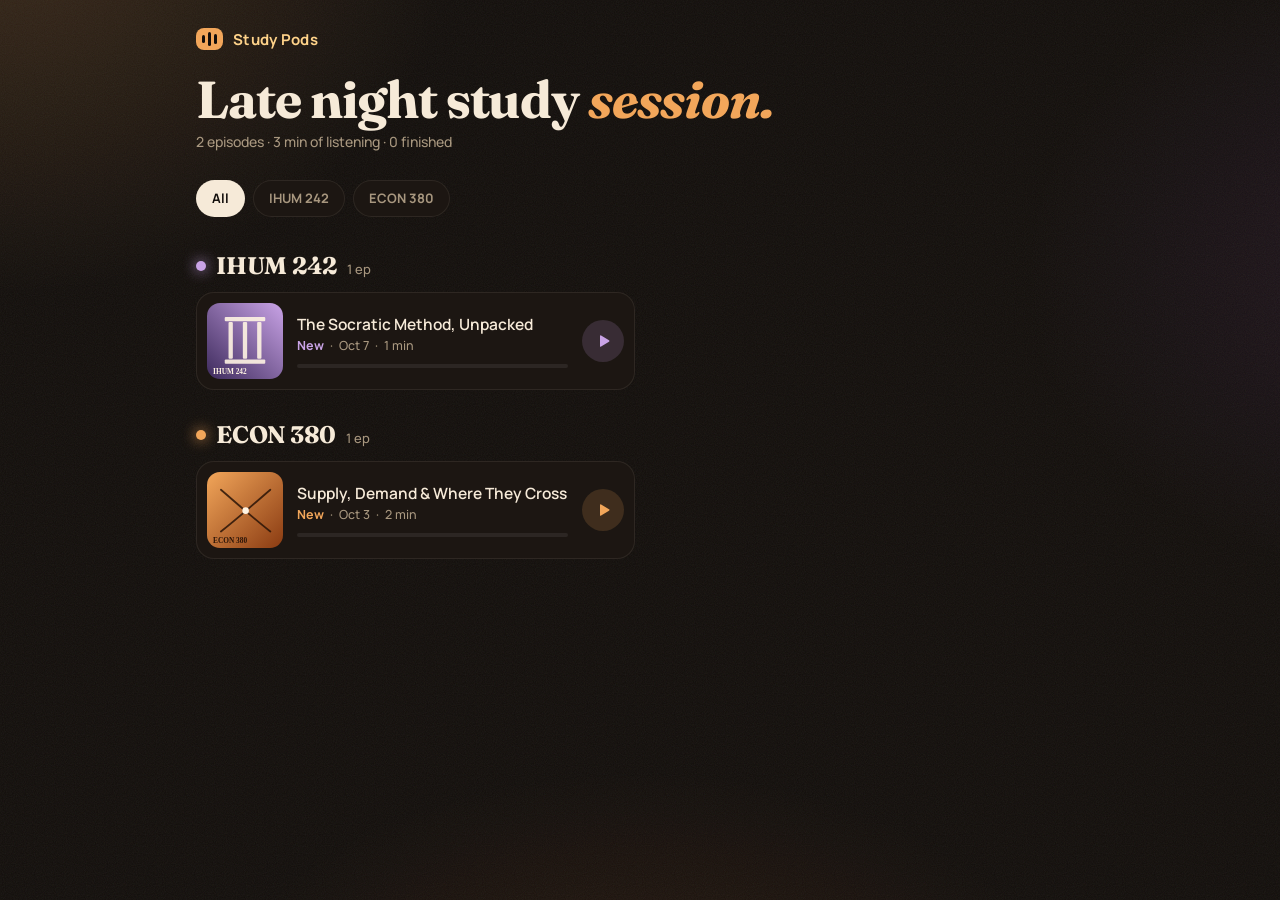
==== index.html @ ec0ed4e7 "Build Study Pods static podcast site Home page grouped by class, episode cards with listening progre" ====
<!doctype html>
<html lang="en">
<head>
  <meta charset="utf-8">
  <meta name="viewport" content="width=device-width, initial-scale=1, viewport-fit=cover">
  <meta name="theme-color" content="#120e0b">
  <meta name="apple-mobile-web-app-capable" content="yes">
  <meta name="apple-mobile-web-app-status-bar-style" content="black-translucent">
  <title>Study Pods</title>
  <link rel="icon" href="data:image/svg+xml,<svg xmlns='http://www.w3.org/2000/svg' viewBox='0 0 32 32'><rect width='32' height='32' rx='9' fill='%23f2a65a'/><g fill='%23120e0b'><rect x='8' y='12' width='3' height='8' rx='1.5'/><rect x='14.5' y='8' width='3' height='16' rx='1.5'/><rect x='21' y='11' width='3' height='10' rx='1.5'/></g></svg>">
  <link rel="preconnect" href="https://fonts.googleapis.com">
  <link rel="preconnect" href="https://fonts.gstatic.com" crossorigin>
  <link href="https://fonts.googleapis.com/css2?family=Fraunces:opsz,wght@9..144,500;9..144,700&family=Manrope:wght@400;500;600;700&display=swap" rel="stylesheet">
  <link rel="stylesheet" href="styles.css">
</head>
<body>
  <div class="glow" aria-hidden="true"></div>

  <main class="wrap">
    <header class="top">
      <div class="brand">
        <span class="logo" aria-hidden="true"><i></i><i></i><i></i></span>
        <span>Study Pods</span>
      </div>
      <p class="hello" id="hello"></p>
      <p class="stats" id="stats"></p>
    </header>

    <button id="resume" class="resume" hidden></button>

    <nav class="chips" id="chips" aria-label="Filter by class"></nav>

    <div id="classes"></div>
    <p class="empty" id="empty" hidden>No episodes yet. Fresh ones land here automatically.</p>
  </main>

  <!-- Mini player (docked) -->
  <div class="mini" id="mini" hidden>
    <div class="mini-progress"><span id="miniBar"></span></div>
    <button class="mini-open" id="miniOpen" aria-label="Open player">
      <img id="miniArt" alt="">
      <span class="mini-text">
        <strong id="miniTitle"></strong>
        <small id="miniClass"></small>
      </span>
    </button>
    <button class="icon-btn" id="miniPlay" aria-label="Play"></button>
  </div>

  <!-- Full player sheet -->
  <div class="sheet" id="sheet" aria-hidden="true" role="dialog" aria-label="Now playing">
    <div class="sheet-bg" id="sheetBg"></div>
    <div class="sheet-inner">
      <button class="sheet-close" id="sheetClose" aria-label="Close player">
        <svg viewBox="0 0 24 24"><path d="M6 9l6 6 6-6"/></svg>
      </button>
      <img class="sheet-art" id="sheetArt" alt="">
      <div class="sheet-meta">
        <span class="tag" id="sheetClass"></span>
        <h2 id="sheetTitle"></h2>
        <p id="sheetDesc"></p>
      </div>

      <div class="scrub">
        <input type="range" id="seek" min="0" max="1000" value="0" aria-label="Seek">
        <div class="times"><span id="cur">0:00</span><span id="left">-0:00</span></div>
      </div>

      <div class="controls">
        <button class="speed" id="speed" aria-label="Playback speed">1×</button>
        <button class="icon-btn skip" id="back" aria-label="Back 15 seconds">
          <svg viewBox="0 0 24 24"><path d="M3 3.5v5h5"/><path d="M3.6 8.5A9 9 0 1 1 3 12"/></svg><b>15</b>
        </button>
        <button class="play-big" id="play" aria-label="Play"></button>
        <button class="icon-btn skip" id="fwd" aria-label="Forward 15 seconds">
          <svg viewBox="0 0 24 24"><path d="M21 3.5v5h-5"/><path d="M20.4 8.5A9 9 0 1 0 21 12"/></svg><b>15</b>
        </button>
        <button class="speed ghost" id="restart" aria-label="Restart episode">
          <svg viewBox="0 0 24 24"><path d="M4 4v6h6"/><path d="M4.5 15a8 8 0 1 0 1.9-8.3L4 10"/></svg>
        </button>
      </div>
    </div>
  </div>

  <audio id="audio" preload="metadata"></audio>
  <script src="app.js"></script>
</body>
</html>
---- styles.css ----
:root {
  --bg: #120e0b;
  --surface: #1c1612;
  --surface-2: #261e18;
  --line: rgba(255, 236, 214, 0.08);
  --text: #f6ead8;
  --muted: #a8977f;
  --amber: #f2a65a;
  --honey: #ffd38a;
  --accent: var(--amber);
  --radius: 18px;
  --display: "Fraunces", Georgia, serif;
  --body: "Manrope", system-ui, -apple-system, sans-serif;
  --safe-b: env(safe-area-inset-bottom, 0px);
  color-scheme: dark;
}

* { box-sizing: border-box; }
html { -webkit-text-size-adjust: 100%; }
body {
  margin: 0;
  background: var(--bg);
  color: var(--text);
  font: 500 15px/1.5 var(--body);
  -webkit-font-smoothing: antialiased;
  -webkit-tap-highlight-color: transparent;
  overflow-x: hidden;
}
button { font: inherit; color: inherit; background: none; border: 0; padding: 0; cursor: pointer; }
img { display: block; }
svg { width: 24px; height: 24px; fill: none; stroke: currentColor; stroke-width: 2; stroke-linecap: round; stroke-linejoin: round; }
:focus-visible { outline: 2px solid var(--honey); outline-offset: 3px; border-radius: 10px; }

/* Ambient warm glow + film grain */
.glow {
  position: fixed; inset: 0; z-index: -1; pointer-events: none;
  background:
    radial-gradient(60vmax 50vmax at 0% -10%, rgba(242, 166, 90, 0.18), transparent 60%),
    radial-gradient(50vmax 40vmax at 110% 30%, rgba(160, 90, 200, 0.10), transparent 60%),
    radial-gradient(60vmax 40vmax at 50% 120%, rgba(120, 60, 30, 0.25), transparent 60%);
}
.glow::after {
  content: ""; position: absolute; inset: 0; opacity: 0.07; mix-blend-mode: overlay;
  background-image: url("data:image/svg+xml,<svg xmlns='http://www.w3.org/2000/svg' width='160' height='160'><filter id='n'><feTurbulence type='fractalNoise' baseFrequency='.9' numOctaves='3' stitchTiles='stitch'/></filter><rect width='100%' height='100%' filter='url(%23n)'/></svg>");
}

.wrap {
  max-width: 920px; margin: 0 auto;
  padding: calc(env(safe-area-inset-top, 0px) + 28px) 16px calc(var(--safe-b) + 120px);
}

/* Header */
.brand { display: flex; align-items: center; gap: 10px; font: 700 15px var(--body); letter-spacing: 0.02em; color: var(--honey); }
.logo { display: inline-flex; align-items: center; gap: 3px; height: 22px; padding: 0 6px; border-radius: 8px; background: var(--amber); }
.logo i { width: 3px; border-radius: 2px; background: var(--bg); animation: bar 1.6s ease-in-out infinite; }
.logo i:nth-child(1) { height: 8px; }
.logo i:nth-child(2) { height: 14px; animation-delay: -0.4s; }
.logo i:nth-child(3) { height: 10px; animation-delay: -0.8s; }
@keyframes bar { 50% { transform: scaleY(0.5); } }

.hello { margin: 22px 0 4px; font: 700 clamp(32px, 8vw, 52px)/1.05 var(--display); letter-spacing: -0.02em; }
.hello em { font-style: italic; color: var(--amber); }
.stats { margin: 0; color: var(--muted); font-size: 14px; }

/* Continue listening */
.resume {
  width: 100%; text-align: left;
  margin-top: 26px; display: flex; gap: 14px; align-items: center; padding: 14px;
  border-radius: 22px; border: 1px solid var(--line);
  background: linear-gradient(135deg, rgba(242, 166, 90, 0.16), rgba(255, 255, 255, 0.02));
  cursor: pointer; transition: transform .2s;
}
.resume:active { transform: scale(.98); }
.resume img { width: 72px; height: 72px; border-radius: 14px; object-fit: cover; flex: none; }
.resume .label { font-size: 11px; font-weight: 700; letter-spacing: .12em; text-transform: uppercase; color: var(--amber); }
.resume .h3 { display: block; margin: 2px 0 8px; font: 600 17px/1.25 var(--display); }
.resume .info { flex: 1; min-width: 0; text-align: left; }
.resume[hidden] { display: none; }
.resume .bar { display: block; }

/* Filter chips */
.chips {
  display: flex; gap: 8px; margin: 28px -16px 6px; padding: 0 16px 4px;
  overflow-x: auto; scrollbar-width: none;
}
.chips::-webkit-scrollbar { display: none; }
.chip {
  flex: none; padding: 8px 15px; border-radius: 999px; font-size: 13px; font-weight: 700;
  background: var(--surface); border: 1px solid var(--line); color: var(--muted);
  transition: background .2s, color .2s;
}
.chip[aria-pressed="true"] { background: var(--text); color: var(--bg); border-color: transparent; }

/* Class sections */
.class { margin-top: 30px; animation: rise .5s both; }
.ready .class { animation: none; }
@keyframes rise { from { opacity: 0; transform: translateY(10px); } }
.class-head { display: flex; align-items: baseline; gap: 10px; margin-bottom: 12px; }
.class-head h2 { margin: 0; font: 700 24px var(--display); letter-spacing: -0.01em; }
.class-head .dot { width: 10px; height: 10px; border-radius: 50%; background: var(--accent); box-shadow: 0 0 14px var(--accent); align-self: center; }
.class-head small { color: var(--muted); font-size: 13px; }

.list { display: grid; gap: 10px; }
@media (min-width: 720px) { .list { grid-template-columns: 1fr 1fr; } }

.ep {
  position: relative; display: flex; gap: 14px; align-items: center; width: 100%; text-align: left;
  padding: 10px; border-radius: var(--radius); background: var(--surface); border: 1px solid var(--line);
  transition: transform .18s, background .2s, border-color .2s;
}
.ep:hover { background: var(--surface-2); }
.ep:active { transform: scale(.98); }
.ep.is-current { border-color: color-mix(in srgb, var(--accent) 55%, transparent); background: var(--surface-2); }
.ep-art { position: relative; flex: none; width: 76px; height: 76px; border-radius: 13px; overflow: hidden; }
.ep-art img { width: 100%; height: 100%; object-fit: cover; }
.ep-body { flex: 1; min-width: 0; }
.ep-title { margin: 0 0 3px; font: 600 15.5px/1.3 var(--body); display: -webkit-box; -webkit-line-clamp: 2; -webkit-box-orient: vertical; overflow: hidden; }
.ep-meta { color: var(--muted); font-size: 12.5px; display: flex; gap: 6px; align-items: center; flex-wrap: wrap; }
.ep-meta .state { color: var(--accent); font-weight: 700; }
.ep-meta .state.done { color: var(--muted); }
.bar { display: block; height: 4px; margin-top: 8px; border-radius: 4px; background: rgba(255, 255, 255, 0.07); overflow: hidden; }
.bar span { display: block; height: 100%; width: 0; border-radius: inherit; background: var(--accent); transition: width .3s; }

.ep-go {
  flex: none; display: grid; place-items: center; width: 42px; height: 42px; border-radius: 50%;
  background: color-mix(in srgb, var(--accent) 16%, transparent); color: var(--accent);
}
.ep-go svg { width: 18px; height: 18px; fill: currentColor; stroke: none; }

/* Equalizer shown on the playing card */
.eq { display: none; gap: 3px; align-items: flex-end; height: 16px; }
.eq i { width: 3px; background: currentColor; border-radius: 2px; animation: eq 0.9s ease-in-out infinite; }
.eq i:nth-child(1) { height: 60%; }
.eq i:nth-child(2) { height: 100%; animation-delay: -.3s; }
.eq i:nth-child(3) { height: 40%; animation-delay: -.6s; }
@keyframes eq { 50% { transform: scaleY(.3); } }
.eq i { transform-origin: bottom; }
.is-playing .ep-go .eq { display: flex; }
.is-playing .ep-go svg { display: none; }

.empty { margin-top: 40px; color: var(--muted); text-align: center; }

/* Mini player */
.mini {
  position: fixed; left: 10px; right: 10px; bottom: calc(var(--safe-b) + 10px); z-index: 10;
  max-width: 900px; margin: 0 auto; display: flex; align-items: center; gap: 8px; padding: 8px 10px 8px 8px;
  border-radius: 20px; overflow: hidden; border: 1px solid var(--line);
  background: rgba(34, 26, 21, 0.82); backdrop-filter: blur(20px) saturate(1.4); -webkit-backdrop-filter: blur(20px) saturate(1.4);
  box-shadow: 0 18px 40px -12px rgba(0, 0, 0, .7);
  animation: rise .35s both;
}
.mini[hidden] { display: none; }
.mini-progress { position: absolute; left: 0; right: 0; bottom: 0; height: 2px; }
.mini-progress span { display: block; height: 100%; width: 0; background: var(--accent); }
.mini-open { flex: 1; min-width: 0; display: flex; align-items: center; gap: 12px; text-align: left; }
.mini-open img { width: 46px; height: 46px; border-radius: 11px; object-fit: cover; flex: none; }
.mini-text { min-width: 0; display: flex; flex-direction: column; }
.mini-text strong { font-size: 14px; white-space: nowrap; overflow: hidden; text-overflow: ellipsis; }
.mini-text small { color: var(--muted); font-size: 12px; }

.icon-btn { display: grid; place-items: center; width: 44px; height: 44px; border-radius: 50%; flex: none; }
.icon-btn:active { transform: scale(.9); }
#miniPlay svg { fill: currentColor; stroke: none; }

/* Full player sheet */
.sheet {
  position: fixed; inset: 0; z-index: 20; background: var(--bg); overflow-y: auto;
  transform: translateY(100%); visibility: hidden;
  transition: transform .45s cubic-bezier(.2, .8, .2, 1), visibility 0s .45s;
}
.sheet.open { transform: none; visibility: visible; transition: transform .45s cubic-bezier(.2, .8, .2, 1); }
.sheet-bg {
  position: fixed; inset: -20%; background-size: cover; background-position: center;
  filter: blur(70px) saturate(1.3); opacity: .45; transform: scale(1.1);
}
.sheet-bg::after { content: ""; position: absolute; inset: 0; background: linear-gradient(to bottom, transparent, var(--bg) 85%); }
.sheet-inner {
  position: relative; max-width: 460px; min-height: 100%; margin: 0 auto;
  padding: calc(env(safe-area-inset-top, 0px) + 12px) 24px calc(var(--safe-b) + 32px);
  display: flex; flex-direction: column;
}
.sheet-close { align-self: center; display: grid; place-items: center; width: 56px; height: 36px; color: var(--muted); }
.sheet-art {
  width: 100%; aspect-ratio: 1; object-fit: cover; border-radius: 26px; margin-top: 8px;
  box-shadow: 0 30px 60px -20px rgba(0, 0, 0, .8);
  transition: transform .5s cubic-bezier(.2, .8, .2, 1);
  transform: scale(.88);
}
.sheet.playing .sheet-art { transform: none; }
.sheet-meta { margin-top: 26px; }
.tag {
  display: inline-block; padding: 4px 10px; border-radius: 999px; font-size: 11px; font-weight: 700; letter-spacing: .1em;
  text-transform: uppercase; color: var(--accent); background: color-mix(in srgb, var(--accent) 14%, transparent);
}
.sheet-meta h2 { margin: 10px 0 6px; font: 700 26px/1.15 var(--display); letter-spacing: -0.01em; }
.sheet-meta p { margin: 0; color: var(--muted); font-size: 14px; }

.scrub { margin-top: auto; padding-top: 26px; }
#seek {
  width: 100%; height: 22px; margin: 0; appearance: none; -webkit-appearance: none; background: transparent; cursor: pointer;
  --p: 0%;
}
#seek::-webkit-slider-runnable-track { height: 6px; border-radius: 6px; background: linear-gradient(to right, var(--accent) var(--p), rgba(255, 255, 255, .12) var(--p)); }
#seek::-moz-range-track { height: 6px; border-radius: 6px; background: linear-gradient(to right, var(--accent) var(--p), rgba(255, 255, 255, .12) var(--p)); }
#seek::-webkit-slider-thumb { -webkit-appearance: none; width: 18px; height: 18px; margin-top: -6px; border-radius: 50%; background: var(--text); box-shadow: 0 2px 8px rgba(0, 0, 0, .5); }
#seek::-moz-range-thumb { width: 18px; height: 18px; border: 0; border-radius: 50%; background: var(--text); }
.times { display: flex; justify-content: space-between; margin-top: 4px; color: var(--muted); font-size: 12px; font-variant-numeric: tabular-nums; }

.controls { display: flex; align-items: center; justify-content: space-between; margin-top: 18px; }
.skip { position: relative; width: 56px; height: 56px; }
.skip svg { width: 34px; height: 34px; stroke-width: 1.6; }
.skip b { position: absolute; top: 50%; left: 50%; transform: translate(-50%, -48%); font-size: 10px; font-weight: 800; }
.play-big {
  display: grid; place-items: center; width: 78px; height: 78px; border-radius: 50%;
  background: var(--accent); color: var(--bg);
  box-shadow: 0 12px 30px -8px color-mix(in srgb, var(--accent) 70%, transparent);
  transition: transform .15s;
}
.play-big:active { transform: scale(.92); }
.play-big svg { width: 32px; height: 32px; fill: currentColor; stroke: none; }
.speed {
  min-width: 52px; height: 36px; padding: 0 10px; border-radius: 999px; display: grid; place-items: center;
  font-weight: 800; font-size: 14px; font-variant-numeric: tabular-nums;
  background: rgba(255, 255, 255, .08); border: 1px solid var(--line);
}
.speed.bump { animation: bump .25s; }
@keyframes bump { 50% { transform: scale(1.15); } }
.speed.ghost svg { width: 18px; height: 18px; }

@media (prefers-reduced-motion: reduce) {
  *, *::before, *::after { animation: none !important; transition: none !important; }
}
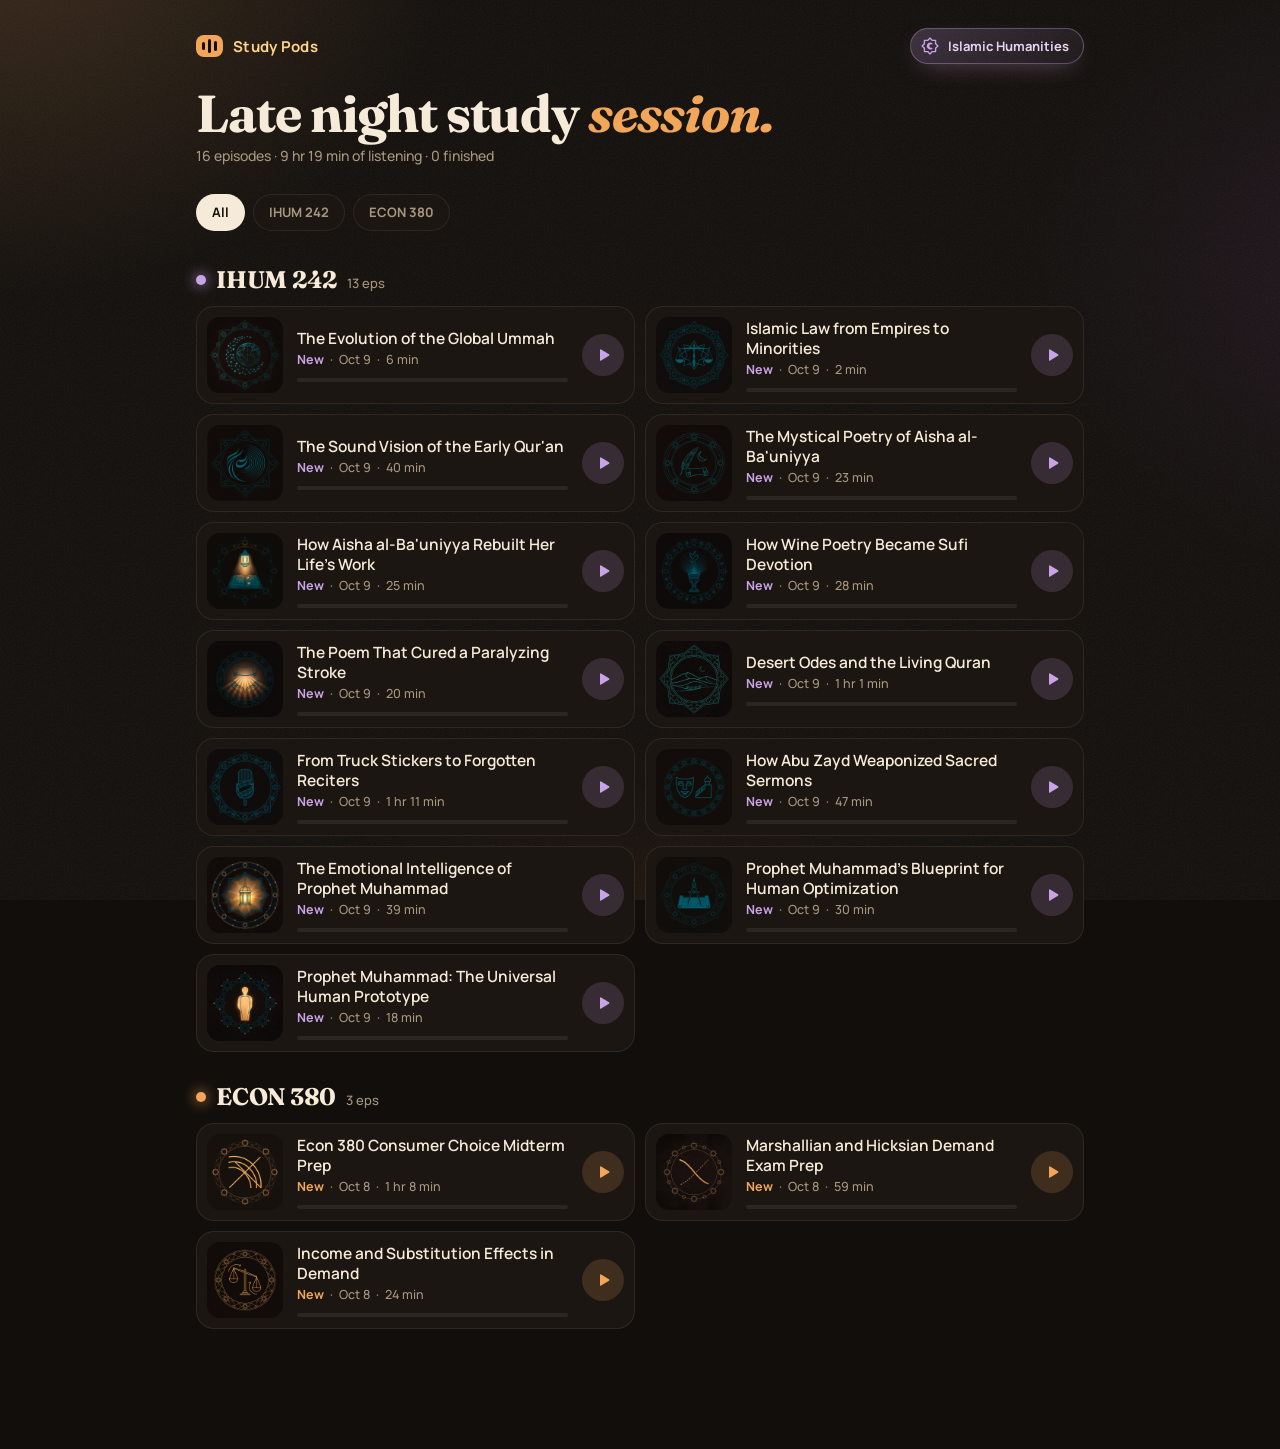
==== commit c03f6c55: "Add Islamic Humanities hub with Map Quest country game Top-corner button on the home page opens ihum" ====
--- a/index.html
+++ b/index.html
@@ -21,6 +21,10 @@
       <div class="brand">
         <span class="logo" aria-hidden="true"><i></i><i></i><i></i></span>
         <span>Study Pods</span>
+        <a class="hub-link" href="ihum/" aria-label="Islamic Humanities study hub">
+          <svg viewBox="0 0 24 24" aria-hidden="true"><path d="M12 2.5l2.8 2.8h3.9v3.9L21.5 12l-2.8 2.8v3.9h-3.9L12 21.5l-2.8-2.8H5.3v-3.9L2.5 12l2.8-2.8V5.3h3.9z"/><path d="M14.2 9.1a3.4 3.4 0 1 0 0 5.8 3 3 0 1 1 0-5.8z"/></svg>
+          <span>Islamic Humanities</span>
+        </a>
       </div>
       <p class="hello" id="hello"></p>
       <p class="stats" id="stats"></p>
--- a/styles.css
+++ b/styles.css
@@ -58,6 +58,20 @@
 .logo i:nth-child(3) { height: 10px; animation-delay: -0.8s; }
 @keyframes bar { 50% { transform: scaleY(0.5); } }
 
+/* Study hub link (top corner) */
+.hub-link {
+  margin-left: auto; display: inline-flex; align-items: center; gap: 8px; padding: 7px 14px 7px 9px;
+  border-radius: 999px; text-decoration: none; color: #e7d4f5; font: 700 13px var(--body); letter-spacing: 0;
+  background: linear-gradient(135deg, rgba(201, 163, 230, 0.22), rgba(201, 163, 230, 0.06));
+  border: 1px solid rgba(201, 163, 230, 0.35);
+  box-shadow: 0 8px 24px -12px rgba(201, 163, 230, 0.6);
+  transition: transform .18s, background .2s;
+}
+.hub-link:hover { background: linear-gradient(135deg, rgba(201, 163, 230, 0.32), rgba(201, 163, 230, 0.1)); }
+.hub-link:active { transform: scale(.96); }
+.hub-link svg { width: 20px; height: 20px; stroke-width: 1.6; color: #c9a3e6; }
+@media (max-width: 380px) { .hub-link span { display: none; } .hub-link { padding: 7px; } }
+
 .hello { margin: 22px 0 4px; font: 700 clamp(32px, 8vw, 52px)/1.05 var(--display); letter-spacing: -0.02em; }
 .hello em { font-style: italic; color: var(--amber); }
 .stats { margin: 0; color: var(--muted); font-size: 14px; }
